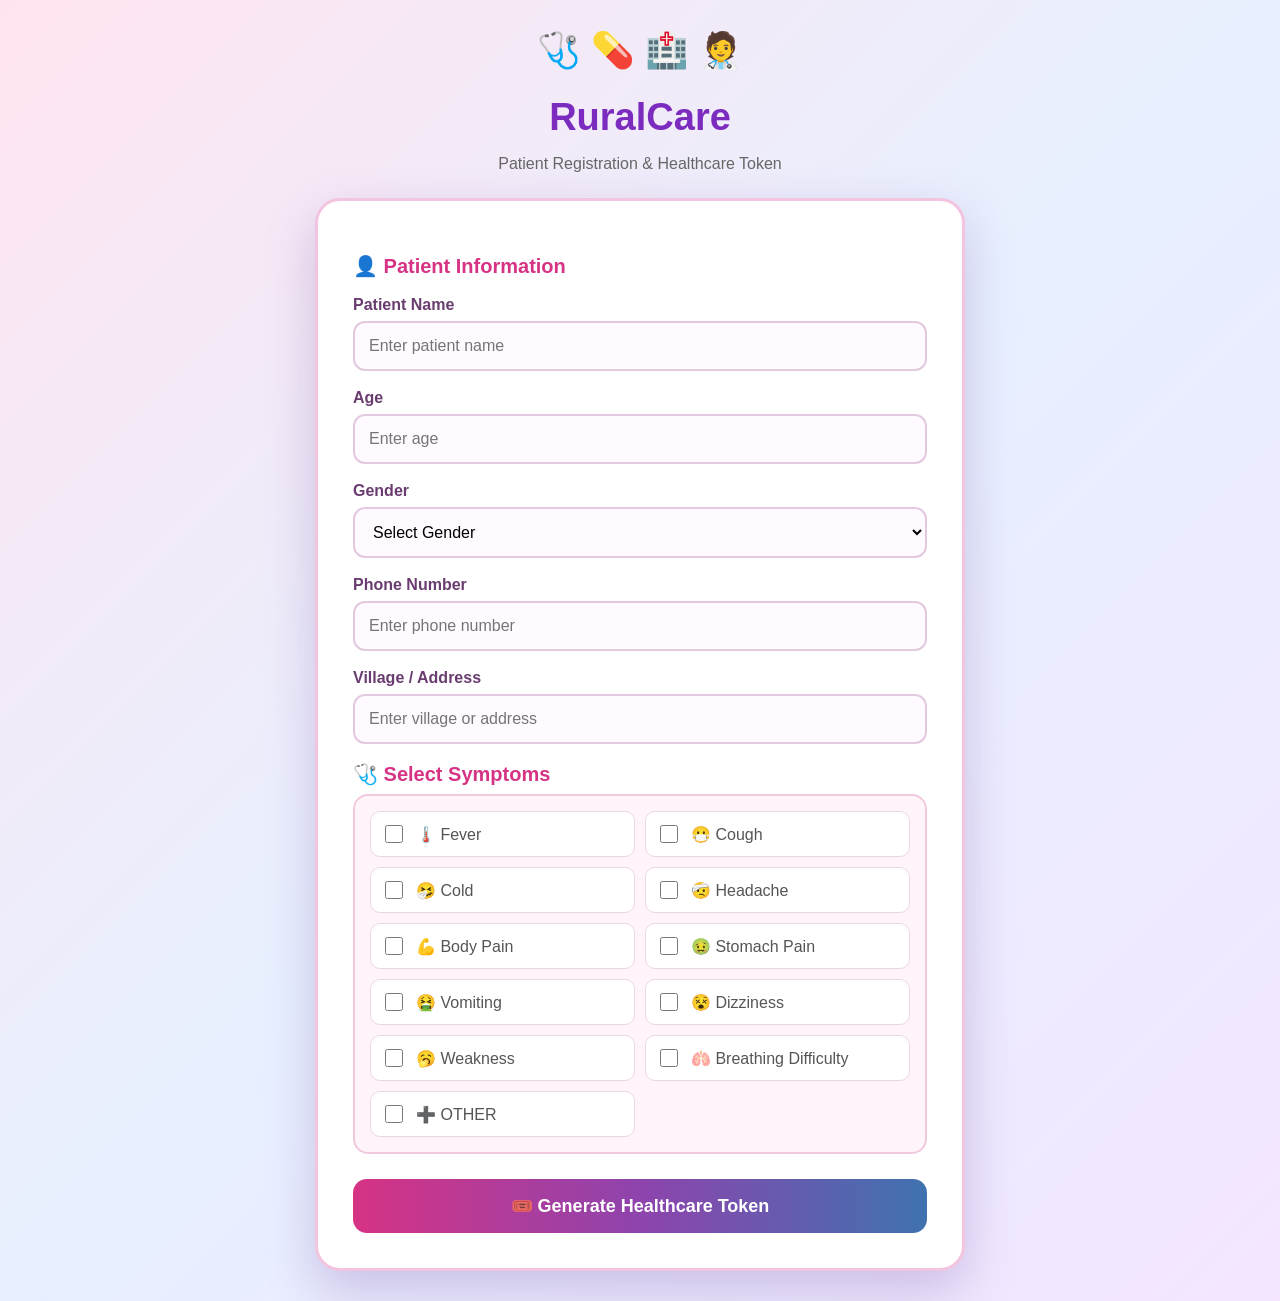
==== templates/register.html @ dfcf0146 "Initial commit - RuralCare project" ====
<!DOCTYPE html>
<html lang="en">
<head>
    <meta charset="UTF-8">
    <meta name="viewport" content="width=device-width, initial-scale=1.0">

    <title>RuralCare Patient Registration</title>

    <style>
        * {
            box-sizing: border-box;
        }

        body {
            margin: 0;
            min-height: 100vh;
            font-family: Arial, sans-serif;

            background: linear-gradient(
                135deg,
                #ffe4f0,
                #e7f0ff,
                #f3e5ff
            );

            display: flex;
            justify-content: center;
            align-items: center;

            padding: 30px;
        }

        .page {
            width: 100%;
            max-width: 650px;
        }

        .title {
            text-align: center;
            color: #7b2cbf;
            font-size: 38px;
            margin-bottom: 8px;
        }

        .subtitle {
            text-align: center;
            color: #666;
            margin-bottom: 25px;
        }

        .card {
            background: white;
            padding: 35px;
            border-radius: 25px;

            box-shadow:
                0 20px 50px rgba(100, 60, 150, 0.25);

            border: 3px solid #f3c4df;
        }

        .section-title {
            font-size: 20px;
            font-weight: bold;
            color: #d63384;

            margin-top: 18px;
            margin-bottom: 8px;
        }

        label {
            display: block;
            font-weight: bold;
            color: #6a3d70;
            margin-bottom: 7px;
            margin-top: 18px;
        }

        input,
        select {
            width: 100%;
            padding: 14px;

            border: 2px solid #e4c8df;
            border-radius: 12px;

            font-size: 16px;
            outline: none;
            background: #fffaff;
        }

        input:focus,
        select:focus {
            border-color: #d63384;

            box-shadow:
                0 0 0 4px rgba(214, 51, 132, 0.12);
        }

        /* SYMPTOMS */

        .symptoms-box {
            display: grid;
            grid-template-columns: 1fr 1fr;
            gap: 10px;

            background: #fff4fa;
            padding: 15px;

            border-radius: 15px;
            border: 2px solid #f0c9df;
        }

        .symptom {
            display: flex;
            align-items: center;

            gap: 10px;

            padding: 10px;

            background: white;

            border-radius: 10px;

            border: 1px solid #ead7e5;
        }

        .symptom input {
            width: 18px;
            height: 18px;
        }

        .symptom label {
            margin: 0;
            color: #555;
            font-weight: normal;
        }

        .button {
            width: 100%;

            margin-top: 25px;

            padding: 16px;

            border: none;
            border-radius: 14px;

            background: linear-gradient(
                90deg,
                #d63384,
                #8e44ad,
                #3f72af
            );

            color: white;

            font-size: 18px;
            font-weight: bold;

            cursor: pointer;
        }

        .button:hover {
            transform: scale(1.02);
        }

        .medical-icons {
            text-align: center;
            font-size: 35px;
            margin-bottom: 10px;
        }

        @media(max-width:600px) {

            .title {
                font-size: 28px;
            }

            .card {
                padding: 22px;
            }

            .symptoms-box {
                grid-template-columns: 1fr;
            }
        }
    </style>
</head>

<body>

<div class="page">

    <div class="medical-icons">
        🩺 💊 🏥 🧑‍⚕️
    </div>

    <h1 class="title">
        RuralCare
    </h1>

    <p class="subtitle">
        Patient Registration & Healthcare Token
    </p>

    <div class="card">

        <form method="POST">

            <div class="section-title">
                👤 Patient Information
            </div>

            <label>Patient Name</label>

            <input
                type="text"
                name="name"
                placeholder="Enter patient name"
                required
            >


            <label>Age</label>

            <input
                type="number"
                name="age"
                min="0"
                max="120"
                placeholder="Enter age"
                required
            >


            <label>Gender</label>

            <select name="gender" required>

                <option value="">
                    Select Gender
                </option>

                <option value="Female">
                    👩 Female
                </option>

                <option value="Male">
                    👨 Male
                </option>

                <option value="Other">
                    Other
                </option>

            </select>


            <label>Phone Number</label>

            <input
                type="text"
                name="phone"
                placeholder="Enter phone number"
            >


            <label>Village / Address</label>

            <input
                type="text"
                name="village"
                placeholder="Enter village or address"
            >


            <div class="section-title">
                🩺 Select Symptoms
            </div>

            <div class="symptoms-box">

                <div class="symptom">
                    <input type="checkbox"
                           name="symptoms"
                           value="Fever"
                           id="fever">
                    <label for="fever">🌡️ Fever</label>
                </div>

                <div class="symptom">
                    <input type="checkbox"
                           name="symptoms"
                           value="Cough"
                           id="cough">
                    <label for="cough">😷 Cough</label>
                </div>

                <div class="symptom">
                    <input type="checkbox"
                           name="symptoms"
                           value="Cold"
                           id="cold">
                    <label for="cold">🤧 Cold</label>
                </div>

                <div class="symptom">
                    <input type="checkbox"
                           name="symptoms"
                           value="Headache"
                           id="headache">
                    <label for="headache">🤕 Headache</label>
                </div>

                <div class="symptom">
                    <input type="checkbox"
                           name="symptoms"
                           value="Body Pain"
                           id="bodypain">
                    <label for="bodypain">💪 Body Pain</label>
                </div>

                <div class="symptom">
                    <input type="checkbox"
                           name="symptoms"
                           value="Stomach Pain"
                           id="stomach">
                    <label for="stomach">🤢 Stomach Pain</label>
                </div>

                <div class="symptom">
                    <input type="checkbox"
                           name="symptoms"
                           value="Vomiting"
                           id="vomiting">
                    <label for="vomiting">🤮 Vomiting</label>
                </div>

                <div class="symptom">
                    <input type="checkbox"
                           name="symptoms"
                           value="Dizziness"
                           id="dizziness">
                    <label for="dizziness">😵 Dizziness</label>
                </div>

                <div class="symptom">
                    <input type="checkbox"
                           name="symptoms"
                           value="Weakness"
                           id="weakness">
                    <label for="weakness">🥱 Weakness</label>
                </div>

                <div class="symptom">
                    <input type="checkbox"
                           name="symptoms"
                           value="Breathing Difficulty"
                           id="breathing">
                    <label for="breathing">🫁 Breathing Difficulty</label>
                </div>
                <div class="symptom">
                    <input type="checkbox"
                           name="symptoms"
                           value="Other"
                           id="Other">
                    <label for="Other">➕ OTHER</label>
                </div>

            </div>


            <button
                type="submit"
                class="button">

                🎟️ Generate Healthcare Token

            </button>

        </form>

    </div>

</div>

</body>
</html>
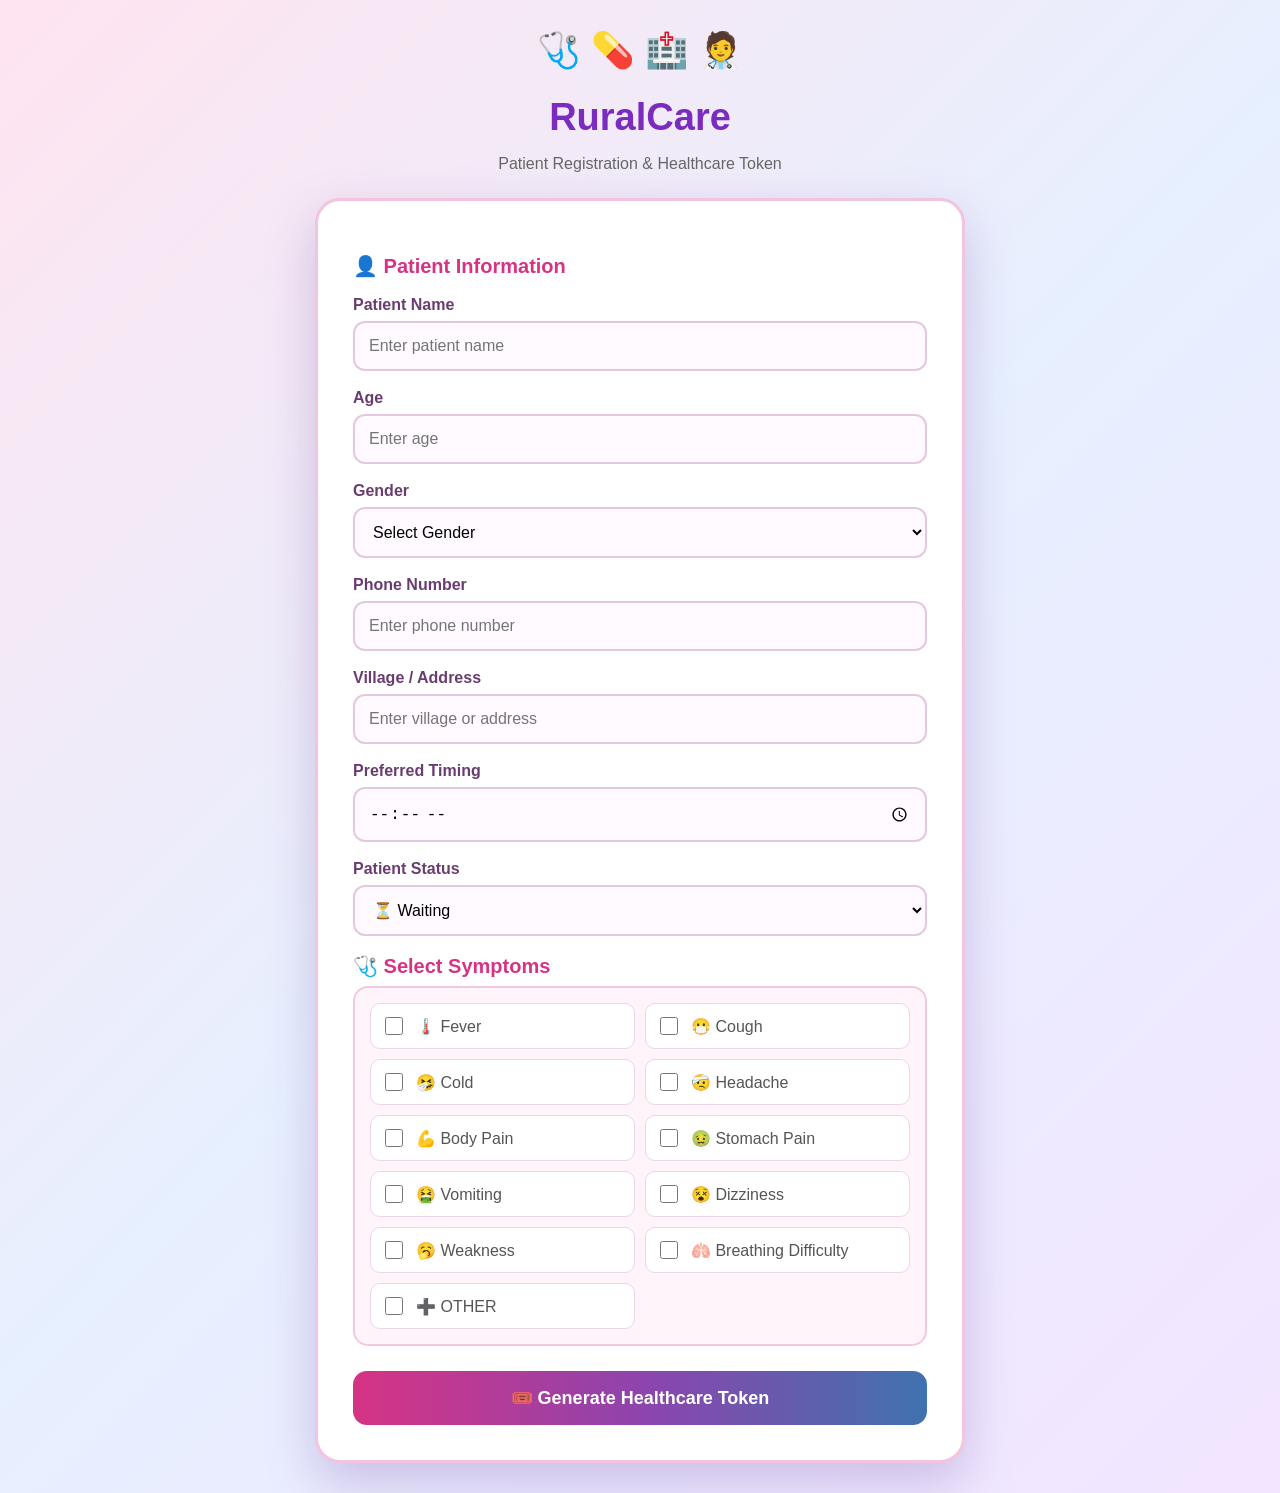
==== commit 8663c6b1: "Added timing status and hospital features" ====
--- a/templates/register.html
+++ b/templates/register.html
@@ -274,7 +274,37 @@
                 name="village"
                 placeholder="Enter village or address"
             >
-
+            <label>Preferred Timing</label>
+
+            <input
+                type="time"
+                name="timing"
+            >
+            <label>Patient Status</label>
+
+<select name="status">
+
+    <option value="Waiting" selected>
+        ⏳ Waiting
+    </option>
+
+    <option value="In Consultation">
+        🩺 In Consultation
+    </option>
+
+    <option value="Completed">
+        ✅ Completed
+    </option>
+
+    <option value="Emergency">
+        🚨 Emergency
+    </option>
+
+    <option value="Cancelled">
+        ❌ Cancelled
+    </option>
+
+</select>
 
             <div class="section-title">
                 🩺 Select Symptoms
